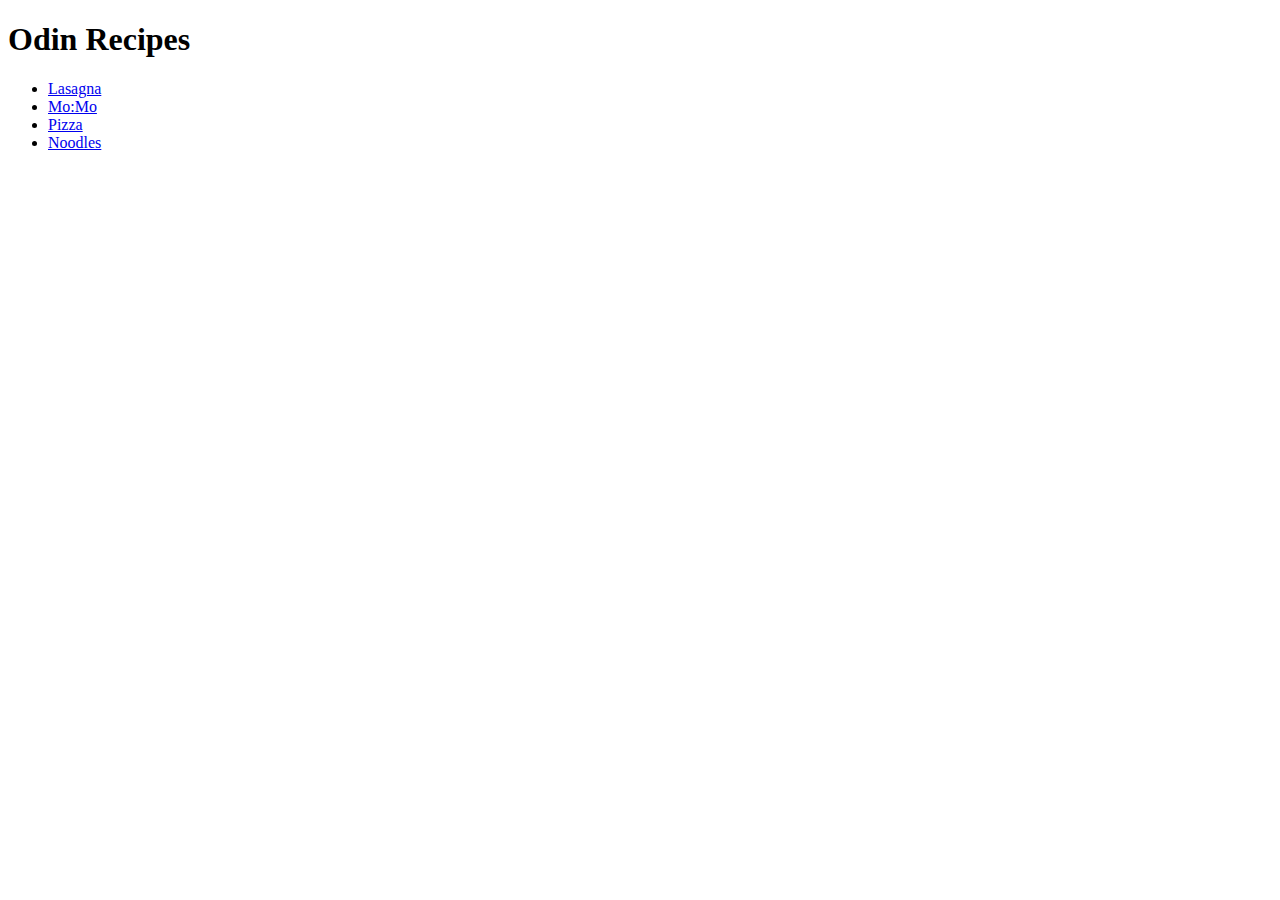
==== index.html @ fe609c8a "Comitted everything at once" ====
<!DOCTYPE html>
<hrml lang="eng">
<head>
    <meata charset="'utf-8">
    <title>
        Odin Recipe
    </title>
    <body>
        <h1> Odin Recipes</h1>
        <ul>
            <li> <a href="./recipes/lasagna.html"> Lasagna </a> </li>
            <li> <a href="./recipes/momo.html"> Mo:Mo </a> </li>
            <li> <a href="./recipes/pizza.html"> Pizza </a> </li>
            <li> <a href="./recipes/noodle.html"> Noodles </a> </li>
        </ul>
        
    </body>
</head>
</hrml>
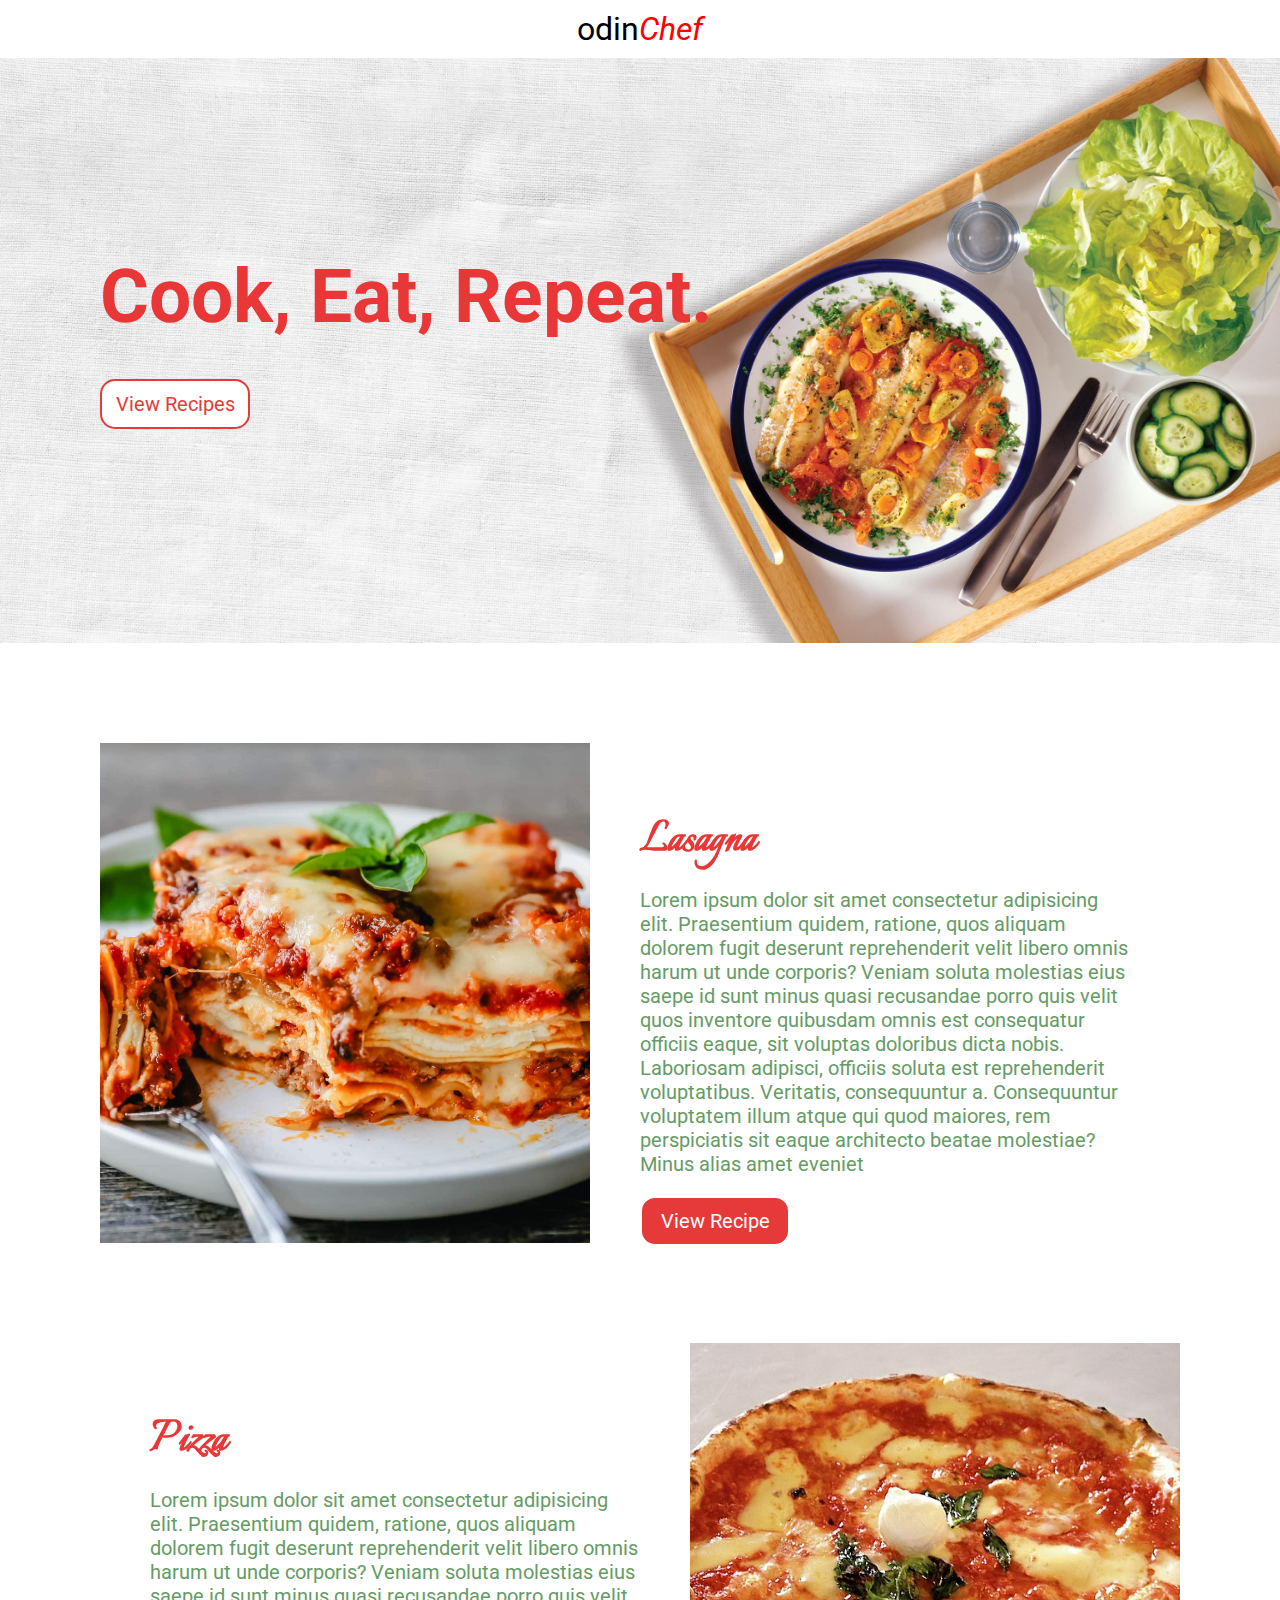
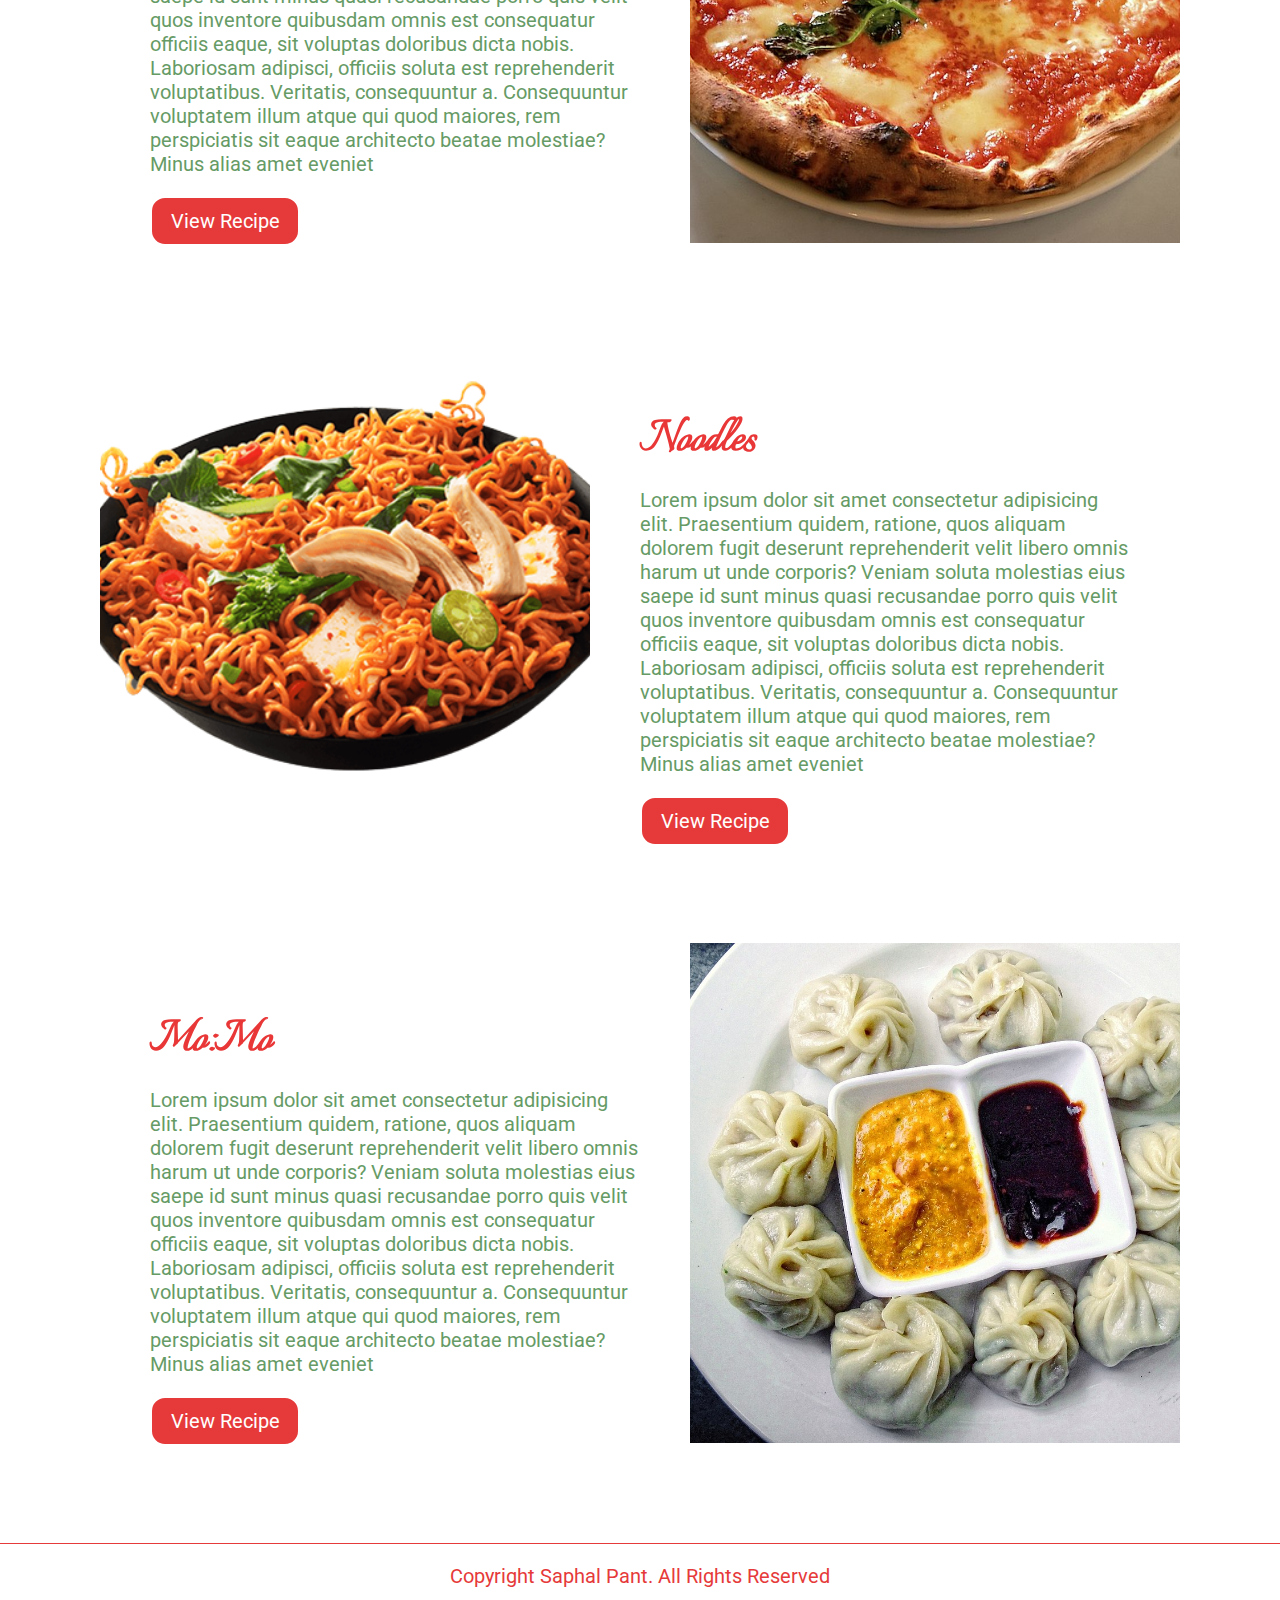
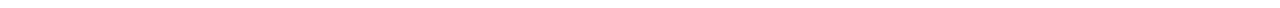
==== commit 5edd05f0: "designed the layout and added css" ====
--- a/index.html
+++ b/index.html
@@ -1,19 +1,73 @@
-<!DOCTYPE html>
-<hrml lang="eng">
-<head>
-    <meata charset="'utf-8">
-    <title>
-        Odin Recipe
-    </title>
-    <body>
-        <h1> Odin Recipes</h1>
-        <ul>
-            <li> <a href="./recipes/lasagna.html"> Lasagna </a> </li>
-            <li> <a href="./recipes/momo.html"> Mo:Mo </a> </li>
-            <li> <a href="./recipes/pizza.html"> Pizza </a> </li>
-            <li> <a href="./recipes/noodle.html"> Noodles </a> </li>
-        </ul>
-        
-    </body>
-</head>
+<!DOCTYPE html>
+<hrml lang="eng">
+<head>
+    <meata charset="'utf-8">
+    <title>
+        Odin Recipe Site
+    </title>
+    <link rel="stylesheet" href="style.css">
+    <link rel="preconnect" href="https://fonts.googleapis.com">
+    <link rel="preconnect" href="https://fonts.gstatic.com" crossorigin>
+    <link href="https://fonts.googleapis.com/css2?family=Italiana&family=Italianno&family=Roboto&display=swap" rel="stylesheet">
+    
+</head>
+    <body>
+        <header>
+            <nav class="nav-bar">
+                odin<i style="color:red">Chef</i>
+            </nav>
+        </header>
+            <div class="main-banner">
+                <h3 class="banner-txt">
+                    Cook, Eat, Repeat.
+                </h3> <br>
+                <a href="#recipes"><button class="banner-btn"> View Recipes </button> </a>
+            </div>
+        <section id="recipes" class="dish-overview">
+            <div class="overview overview-img">
+                <img src="/images/lasagna.jpg" alt="">
+            </div>
+            <div class="overview overview-txt">
+                <h3> Lasagna </h4>
+                Lorem ipsum dolor sit amet consectetur adipisicing elit. Praesentium quidem, ratione, quos aliquam dolorem fugit deserunt reprehenderit velit libero omnis harum ut unde corporis? Veniam soluta molestias eius saepe id sunt minus quasi recusandae porro quis velit quos inventore quibusdam omnis est consequatur officiis eaque, sit voluptas doloribus dicta nobis. Laboriosam adipisci, officiis soluta est reprehenderit voluptatibus. Veritatis, consequuntur a. Consequuntur voluptatem illum atque qui quod maiores, rem perspiciatis sit eaque architecto beatae molestiae? Minus alias amet eveniet 
+                <br> <a href="./recipes/lasagna.html"><button class="recipe-btn"> View Recipe </button> </a>
+            </div>
+        </section>
+        <section class="dish-overview">
+
+            <div class="overview overview-txt">
+                <h3> Pizza </h4>
+                Lorem ipsum dolor sit amet consectetur adipisicing elit. Praesentium quidem, ratione, quos aliquam dolorem fugit deserunt reprehenderit velit libero omnis harum ut unde corporis? Veniam soluta molestias eius saepe id sunt minus quasi recusandae porro quis velit quos inventore quibusdam omnis est consequatur officiis eaque, sit voluptas doloribus dicta nobis. Laboriosam adipisci, officiis soluta est reprehenderit voluptatibus. Veritatis, consequuntur a. Consequuntur voluptatem illum atque qui quod maiores, rem perspiciatis sit eaque architecto beatae molestiae? Minus alias amet eveniet 
+                <br> <a href="./recipes/pizza.html"><button class="recipe-btn"> View Recipe </button> </a>
+            </div>
+            <div class="overview overview-img">
+                <img src="/images/pizza.jpg" alt="">
+            </div>
+        </section>
+        <section class="dish-overview">
+            <div class="overview overview-img">
+                <img src="/images/noodles.png" alt="">
+            </div>
+            <div class="overview overview-txt">
+                <h3> Noodles </h4>
+                Lorem ipsum dolor sit amet consectetur adipisicing elit. Praesentium quidem, ratione, quos aliquam dolorem fugit deserunt reprehenderit velit libero omnis harum ut unde corporis? Veniam soluta molestias eius saepe id sunt minus quasi recusandae porro quis velit quos inventore quibusdam omnis est consequatur officiis eaque, sit voluptas doloribus dicta nobis. Laboriosam adipisci, officiis soluta est reprehenderit voluptatibus. Veritatis, consequuntur a. Consequuntur voluptatem illum atque qui quod maiores, rem perspiciatis sit eaque architecto beatae molestiae? Minus alias amet eveniet 
+                <br> <a href="./recipes/noodle.html"><button class="recipe-btn"> View Recipe </button> </a>
+            </div>
+        </section>
+        <section class="dish-overview">
+
+            <div class="overview overview-txt">
+                <h3> Mo:Mo </h4>
+                Lorem ipsum dolor sit amet consectetur adipisicing elit. Praesentium quidem, ratione, quos aliquam dolorem fugit deserunt reprehenderit velit libero omnis harum ut unde corporis? Veniam soluta molestias eius saepe id sunt minus quasi recusandae porro quis velit quos inventore quibusdam omnis est consequatur officiis eaque, sit voluptas doloribus dicta nobis. Laboriosam adipisci, officiis soluta est reprehenderit voluptatibus. Veritatis, consequuntur a. Consequuntur voluptatem illum atque qui quod maiores, rem perspiciatis sit eaque architecto beatae molestiae? Minus alias amet eveniet 
+                <br> <a href="./recipes/momo.html"><button class="recipe-btn"> View Recipe </button> </a>
+            </div>
+            <div class="overview overview-img">
+                <img src="/images/momo.jpg" alt="">
+            </div>
+        </section>
+
+        <footer>
+            Copyright Saphal Pant. All Rights Reserved
+        </footer>
+    </body>
 </hrml>--- a/style.css
+++ b/style.css
@@ -0,0 +1,145 @@
+*{
+    padding: 0;
+    margin: 0;
+    font-family: 'Roboto', sans-serif;
+}
+
+.nav-bar{
+    text-align: center;
+    font-size: 32px;
+    padding: 10px;
+}
+
+.main-banner{
+    height: 65vh;
+    display: flex;
+    flex-direction: column;
+    justify-content: center;
+    background: url("/images/banner.jpg");
+    background-repeat: no-repeat;
+    background-size: cover;
+    background-position: bottom;
+}
+
+.main-banner h3{
+    color: rgb(233, 55, 55);
+    font-size: 75px;
+    margin-left: 100px;
+
+}
+
+.dish-overview{
+    height: 500px;
+    margin: 100px 100px;
+    display: flex;
+    justify-content: space-between;
+}
+
+.overview{
+    width: 49%;
+}
+
+.overview-img img{
+    object-fit: cover;
+    width: 100%;
+    height: 100%;
+}
+
+.overview-txt{
+    padding: 50px;
+    font-size: 20px;
+    color: rgb(102, 155, 102);
+    display: flex;
+    flex-direction: column;
+}
+
+.overview-txt h3{
+    margin: 15px 0px;
+    font-size: 52px;
+    color: rgb(233, 55, 55);
+    font-family: 'Italianno', cursive;
+}
+
+.banner-btn, .recipe-btn{
+    height: 50px;
+    width: 150px;
+    font-size: 20px;
+    border-radius: 15px;
+    margin: 20px 0px;
+}
+
+.recipe-btn{
+    background-color: rgb(230, 58, 58);
+    color: white;
+    border: 2px solid white;
+    transition: 0.3s;
+}
+
+.recipe-btn:hover{
+        background-color: white;
+        color: rgb(230, 58, 58);
+        border: 2px solid rgb(230, 58, 58);
+}
+
+.banner-btn {
+    background-color: white;
+    color: rgb(230, 58, 58);
+    border: 2px solid rgb(230, 58, 58);
+    margin-left: 100px;
+    transition: 0.3s;
+}
+
+.banner-btn:hover{
+    background-color: rgb(230, 58, 58);
+    color: white;
+    border: 2px solid white;
+}
+
+footer{
+    color: rgb(230, 58, 58);
+    background-color: white;
+    text-align: center;
+    font-size: 20px;
+    border-top: 1px solid rgb(230, 58, 58);
+    padding: 20px;
+}
+
+.recipe-card{
+    margin: 50px auto;
+    width: 50%;
+    display: flex;
+    flex-direction: column;
+}
+
+.recipe-header{
+    height: 30%;
+    display: flex;
+}
+
+.recipe-content{
+    display: flex;
+    font-size: 20px;
+}
+
+.header-img, .header-text, .ingredients, .procedure{
+    width: 50%;
+}
+
+.ingredients, .procedure{
+    padding: 30px;
+}
+
+.header-img img{
+    object-fit: cover;
+    width: 100%;
+    height: 100%;
+}
+
+.header-text{
+    color: black;
+    text-transform: uppercase;
+    font-size: 90px;
+    display: flex;
+    align-items: center;
+    justify-content: center;
+}
